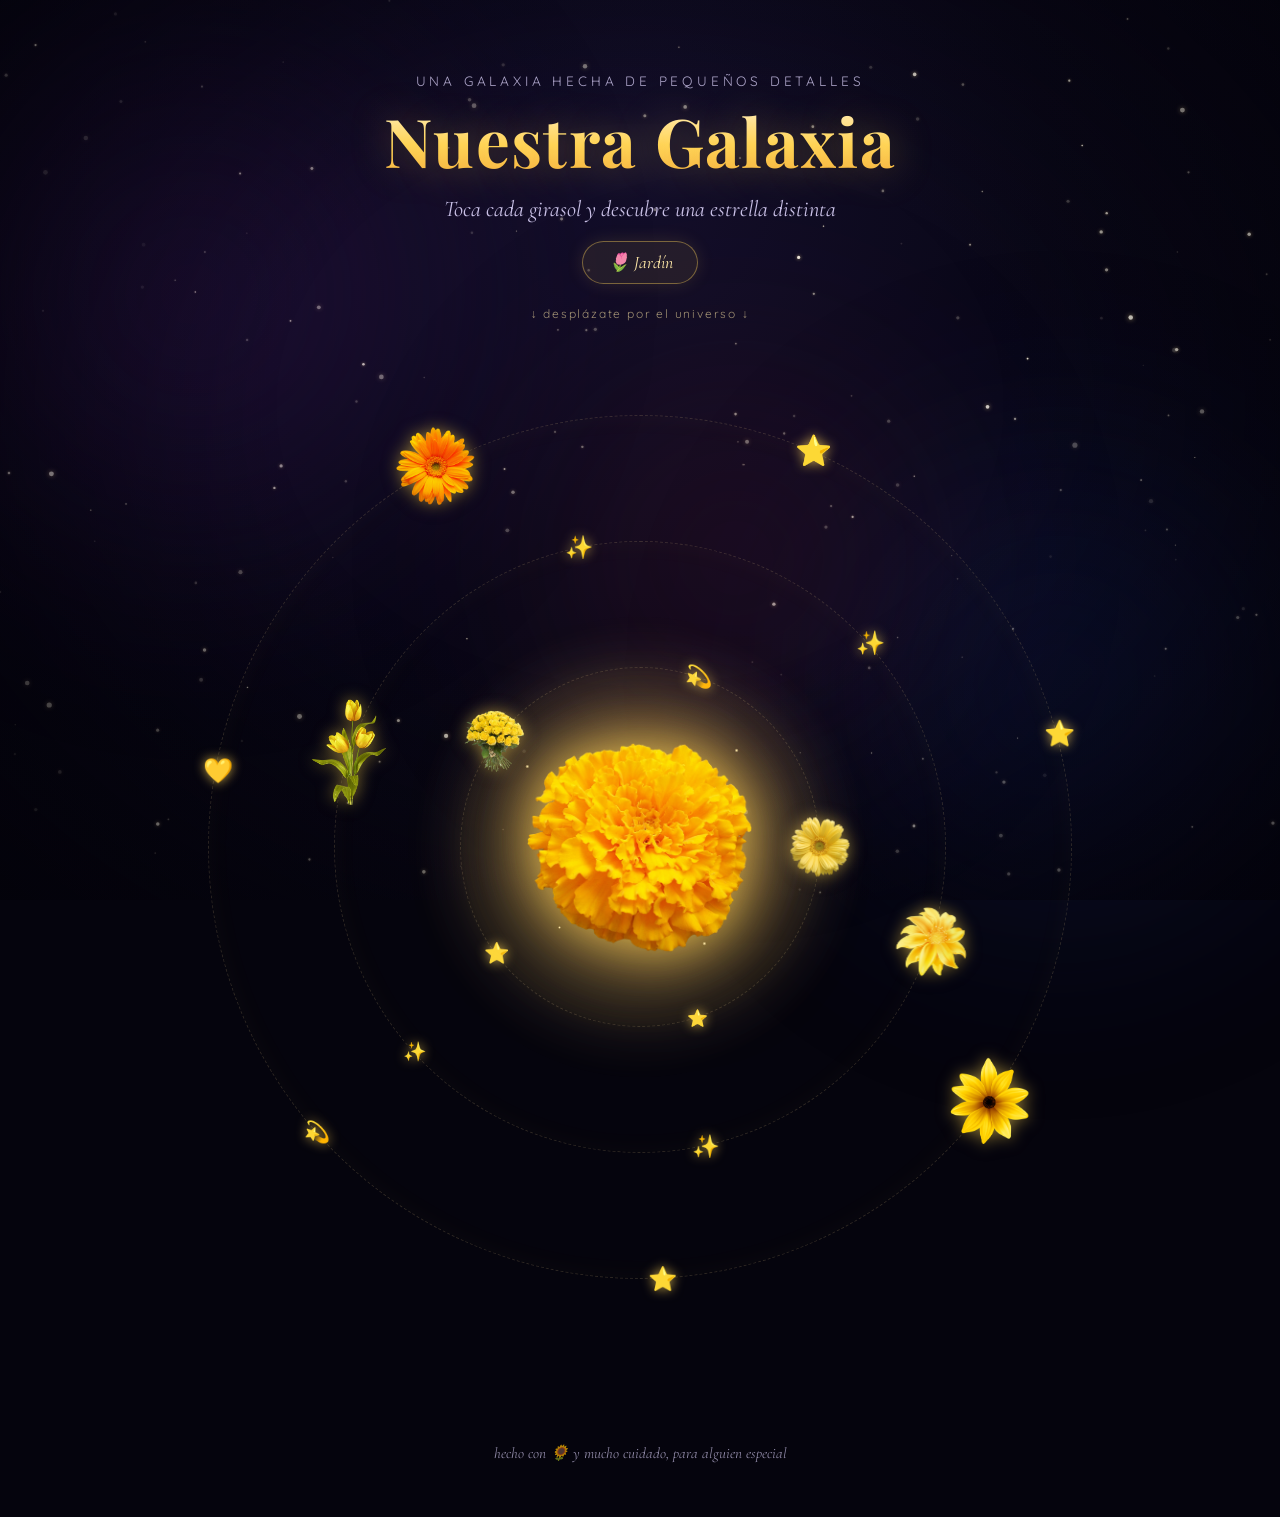
==== index.html @ 1abdea05 "first commit" ====
<!DOCTYPE html>
<html lang="es">
<head>
<meta charset="UTF-8">
<meta name="viewport" content="width=device-width, initial-scale=1.0, maximum-scale=1, user-scalable=no">
<title>Nuestra Galaxia — Una Constelación de Girasoles</title>
<meta name="description" content="Una galaxia romántica de girasoles hecha para ti.">

<link rel="preconnect" href="https://fonts.googleapis.com">
<link rel="preconnect" href="https://fonts.gstatic.com" crossorigin>
<link href="https://fonts.googleapis.com/css2?family=Cormorant+Garamond:ital,wght@0,400;0,500;0,600;1,500&family=Playfair+Display:ital,wght@0,600;0,700;1,600&family=Quicksand:wght@400;500;600&display=swap" rel="stylesheet">

<link rel="icon" href="data:image/svg+xml,%3Csvg xmlns='http://www.w3.org/2000/svg' viewBox='0 0 100 100'%3E%3Ctext y='.9em' font-size='90'%3E🌻%3C/text%3E%3C/svg%3E">
<link rel="stylesheet" href="css/style.css">
</head>
<body>

<!-- Fondo profundo: nebulosa + estrellas en canvas -->
<canvas id="starfield"></canvas>
<div class="nebula-glow nebula-glow--1"></div>
<div class="nebula-glow nebula-glow--2"></div>
<div class="nebula-glow nebula-glow--3"></div>
<div class="vignette"></div>

<!-- Polvo de estrellas / partículas flotantes -->
<div class="stardust" id="stardust" aria-hidden="true"></div>

<!-- Texto ambiental flotante -->
<div class="floating-words" id="floatingWords" aria-hidden="true"></div>

<!-- Encabezado -->
<header class="hero">
  <p class="hero__eyebrow">Una galaxia hecha de pequeños detalles</p>
  <h1 class="hero__title">Nuestra Galaxia</h1>
  <p class="hero__subtitle">Toca cada girasol y descubre una estrella distinta</p>
  <a href="jardin.html" class="garden-nav-btn">🌷 Jardín</a>
  <span class="hero__hint">↓ desplázate por el universo ↓</span>
</header>

<!-- Galaxia principal -->
<main class="galaxy-stage" id="galaxyStage">
  <div class="galaxy" id="galaxy">

    <!-- Anillos orbitales (decorativos, trazan la ruta) -->
    <div class="orbit-path orbit-path--1"></div>
    <div class="orbit-path orbit-path--2"></div>
    <div class="orbit-path orbit-path--3"></div>

    <!-- Núcleo: la gran flor central. El botón (área clicable) es
         más grande e invisible; el tamaño visual real vive en
         .core-visual, sin cambiar cómo se ve. -->
    <div class="galaxy-core" id="galaxyCore" tabindex="0" role="button" aria-label="Corazón de la galaxia: toca para leer un mensaje">
      <div class="core-visual">
        <div class="core-halo"></div>
        <div class="core-halo core-halo--2"></div>
        <img src="assets/flores/centro.png" alt="Girasol central, el corazón de la galaxia" class="core-flower" draggable="false">
        <div class="core-sparkles" aria-hidden="true"></div>
      </div>
    </div>

    <!-- Los anillos de flores se generan por JavaScript en js/galaxy.js -->
    <div class="orbit-ring orbit-ring--1" id="ring1"></div>
    <div class="orbit-ring orbit-ring--2" id="ring2"></div>
    <div class="orbit-ring orbit-ring--3" id="ring3"></div>

  </div>
</main>

<footer class="site-footer">
  <p>hecho con 🌻 y mucho cuidado, para alguien especial</p>
</footer>

<!-- Modal romántico -->
<div class="modal-overlay" id="modalOverlay" aria-hidden="true">
  <div class="modal" role="dialog" aria-modal="true" aria-labelledby="modalTitle">
    <button class="modal__close" id="modalClose" aria-label="Cerrar mensaje">✕</button>
    <div class="modal__glow"></div>
    <div class="modal__stardust" aria-hidden="true"></div>
    <div class="modal__flower-frame">
      <img id="modalFlowerImg" src="assets/flores/flor-1.png" alt="" class="modal__flower-img" draggable="false">
    </div>
    <p class="modal__kicker">🌻 un mensaje entre las estrellas 🌻</p>
    <h2 class="modal__title" id="modalTitle">Título de ejemplo</h2>
    <!-- El texto puede ser largo: este bloque tiene su propio scroll
         interno para que el modal no se estire de más. -->
    <div class="modal__scroll">
      <p class="modal__message" id="modalMessage">
        Lorem ipsum dolor sit amet, consectetur adipiscing elit. Sed do eiusmod tempor incididunt ut labore et dolore magna aliqua.
      </p>
    </div>
  </div>
</div>

<script src="js/messages.js"></script>
<script src="js/starfield.js"></script>
<script src="js/stardust.js"></script>
<script src="js/cursor-trail.js"></script>
<script src="js/galaxy.js"></script>
<script src="js/main.js"></script>
</body>
</html>
---- css/style.css ----
/* ============================================================
   NUESTRA GALAXIA — hoja de estilos principal
   ============================================================ */

:root {
  --bg-deep: #05040d;
  --bg-void: #0a0818;
  --nebula-purple: #3a1a5c;
  --nebula-blue: #14235c;
  --nebula-rose: #4a1730;
  --gold: #ffd558;
  --gold-soft: #ffe9a8;
  --gold-deep: #f2a93b;
  --cream: #fff6df;
  --text-soft: #f4ecff;
  --text-muted: #c9c0e6;

  --font-display: 'Playfair Display', 'Georgia', serif;
  --font-romantic: 'Cormorant Garamond', 'Georgia', serif;
  --font-body: 'Quicksand', 'Segoe UI', sans-serif;
}

* {
  box-sizing: border-box;
}

html {
  scroll-behavior: smooth;
}

body {
  margin: 0;
  min-height: 100vh;
  background: var(--bg-deep);
  color: var(--text-soft);
  font-family: var(--font-body);
  overflow-x: hidden;
  cursor: default;
  -webkit-tap-highlight-color: transparent;
}

/* ============================================================
   FONDO: canvas de estrellas + nebulosa + viñeta
   ============================================================ */

#starfield {
  position: fixed;
  inset: 0;
  width: 100%;
  height: 100%;
  z-index: 0;
  background: radial-gradient(ellipse at 50% 20%, #140f2b 0%, var(--bg-void) 45%, var(--bg-deep) 100%);
}

.nebula-glow {
  position: fixed;
  z-index: 0;
  border-radius: 50%;
  filter: blur(80px);
  opacity: 0.45;
  pointer-events: none;
  will-change: transform;
}

.nebula-glow--1 {
  width: 60vw;
  height: 60vw;
  max-width: 800px;
  max-height: 800px;
  top: -10%;
  left: -15%;
  background: radial-gradient(circle, var(--nebula-purple), transparent 70%);
  animation: drift1 26s ease-in-out infinite alternate;
}

.nebula-glow--2 {
  width: 55vw;
  height: 55vw;
  max-width: 700px;
  max-height: 700px;
  bottom: -15%;
  right: -10%;
  background: radial-gradient(circle, var(--nebula-blue), transparent 70%);
  animation: drift2 32s ease-in-out infinite alternate;
}

.nebula-glow--3 {
  width: 45vw;
  height: 45vw;
  max-width: 600px;
  max-height: 600px;
  top: 30%;
  right: 20%;
  background: radial-gradient(circle, var(--nebula-rose), transparent 72%);
  opacity: 0.35;
  animation: drift3 22s ease-in-out infinite alternate;
}

@keyframes drift1 {
  from { transform: translate(0, 0) scale(1); }
  to   { transform: translate(4%, 6%) scale(1.08); }
}
@keyframes drift2 {
  from { transform: translate(0, 0) scale(1); }
  to   { transform: translate(-5%, -4%) scale(1.1); }
}
@keyframes drift3 {
  from { transform: translate(0, 0) scale(1); }
  to   { transform: translate(-6%, 5%) scale(0.95); }
}

.vignette {
  position: fixed;
  inset: 0;
  z-index: 1;
  pointer-events: none;
  background: radial-gradient(ellipse at 50% 45%, transparent 40%, rgba(3, 2, 10, 0.75) 100%);
}

/* Polvo de estrellas / partículas flotantes doradas */
.stardust {
  position: fixed;
  inset: 0;
  z-index: 1;
  pointer-events: none;
  overflow: hidden;
}

.stardust-particle {
  position: absolute;
  bottom: -5%;
  border-radius: 50%;
  background: radial-gradient(circle, var(--gold-soft), rgba(255, 213, 88, 0));
  opacity: 0;
  animation-name: floatUp;
  animation-timing-function: linear;
  animation-iteration-count: infinite;
}

@keyframes floatUp {
  0% {
    transform: translate(0, 0) scale(0.6);
    opacity: 0;
  }
  10% {
    opacity: 0.9;
  }
  90% {
    opacity: 0.5;
  }
  100% {
    transform: translate(var(--drift, 40px), -110vh) scale(1.1);
    opacity: 0;
  }
}

/* Palabras flotantes ambientales */
.floating-words {
  position: fixed;
  inset: 0;
  z-index: 1;
  pointer-events: none;
  overflow: hidden;
}

.floating-word {
  position: absolute;
  font-family: var(--font-romantic);
  font-style: italic;
  font-weight: 600;
  color: var(--gold-soft);
  opacity: 0;
  white-space: nowrap;
  text-shadow: 0 0 12px rgba(255, 213, 88, 0.5);
  animation: wordFade linear infinite;
  will-change: transform, opacity;
}

@keyframes wordFade {
  0%   { opacity: 0; transform: translateY(20px) scale(0.9); }
  12%  { opacity: 0.55; transform: translateY(0) scale(1); }
  85%  { opacity: 0.45; }
  100% { opacity: 0; transform: translateY(-30px) scale(0.95); }
}

/* Estrella que sigue al cursor */
.cursor-star {
  position: fixed;
  z-index: 40;
  pointer-events: none;
  width: 6px;
  height: 6px;
  border-radius: 50%;
  background: var(--gold-soft);
  box-shadow: 0 0 8px 2px rgba(255, 224, 140, 0.9), 0 0 18px 6px rgba(255, 197, 92, 0.4);
  animation: cursorStarFade 900ms ease-out forwards;
}

@keyframes cursorStarFade {
  0%   { opacity: 1; transform: scale(1) translate(0, 0); }
  100% { opacity: 0; transform: scale(0.2) translate(0, 12px); }
}

/* ============================================================
   ENCABEZADO
   ============================================================ */

.hero {
  position: relative;
  z-index: 2;
  text-align: center;
  padding: clamp(2.5rem, 8vh, 5rem) 1.25rem clamp(1rem, 3vh, 2rem);
}

.hero__eyebrow {
  margin: 0 0 0.4rem;
  font-size: clamp(0.7rem, 1.6vw, 0.85rem);
  letter-spacing: 0.28em;
  text-transform: uppercase;
  color: var(--text-muted);
  opacity: 0.85;
}

.hero__title {
  margin: 0;
  font-family: var(--font-display);
  font-weight: 700;
  font-size: clamp(2.2rem, 7vw, 4.2rem);
  background: linear-gradient(180deg, var(--cream) 0%, var(--gold) 55%, var(--gold-deep) 100%);
  -webkit-background-clip: text;
  background-clip: text;
  color: transparent;
  text-shadow: 0 0 40px rgba(255, 213, 88, 0.35);
  letter-spacing: 0.02em;
}

.hero__subtitle {
  margin: 0.6rem 0 0;
  font-family: var(--font-romantic);
  font-size: clamp(1rem, 2.4vw, 1.4rem);
  font-style: italic;
  color: var(--text-muted);
}

.garden-nav-btn {
  display: flex;
  width: fit-content;
  align-items: center;
  gap: 0.4em;
  margin: 1.2rem auto 0;
  padding: 0.55em 1.4em;
  border-radius: 999px;
  border: 1px solid rgba(255, 213, 88, 0.4);
  background: rgba(255, 213, 88, 0.08);
  color: var(--gold-soft);
  font-family: var(--font-romantic);
  font-style: italic;
  font-size: clamp(0.95rem, 2vw, 1.1rem);
  text-decoration: none;
  cursor: pointer;
  transition: background 0.3s ease, transform 0.3s ease, box-shadow 0.3s ease;
  box-shadow: 0 0 18px rgba(255, 213, 88, 0.12);
}

.garden-nav-btn:hover,
.garden-nav-btn:focus-visible {
  background: rgba(255, 213, 88, 0.2);
  transform: translateY(-2px) scale(1.04);
  box-shadow: 0 0 26px rgba(255, 213, 88, 0.35);
  outline: none;
}

.hero__hint {
  display: inline-block;
  margin-top: 1.4rem;
  font-size: 0.75rem;
  letter-spacing: 0.15em;
  color: var(--gold-soft);
  opacity: 0.6;
  animation: bob 2.4s ease-in-out infinite;
}

@keyframes bob {
  0%, 100% { transform: translateY(0); opacity: 0.5; }
  50% { transform: translateY(6px); opacity: 0.9; }
}

/* ============================================================
   ESCENARIO DE LA GALAXIA
   ============================================================ */

.galaxy-stage {
  position: relative;
  z-index: 2;
  display: flex;
  align-items: center;
  justify-content: center;
  width: 100%;
  padding: clamp(1rem, 4vw, 3rem) 0.5rem clamp(4rem, 12vh, 8rem);
}

.galaxy {
  position: relative;
  width: min(94vw, 900px);
  height: min(94vw, 900px);
  max-width: 900px;
  max-height: 900px;
  /* IMPORTANTE: no usar transform-style:preserve-3d ni aplicar
     transform (rotateX/rotateY, etc.) sobre este contenedor. Con
     hijos posicionados y con z-index (las flores, el núcleo, los
     anillos), un contexto 3D hace que el navegador ignore el
     z-index normal para decidir qué elemento recibe el clic, y los
     clics empiezan a fallar de forma intermitente. */
}

/* Anillos decorativos (solo trazan la ruta orbital) */
.orbit-path {
  position: absolute;
  top: 50%;
  left: 50%;
  border-radius: 50%;
  border: 1px dashed rgba(255, 224, 150, 0.16);
  transform: translate(-50%, -50%);
  pointer-events: none;
  box-shadow: 0 0 30px rgba(255, 213, 88, 0.03) inset;
}

.orbit-path--1 { width: 40%; height: 40%; }
.orbit-path--2 { width: 68%; height: 68%; }
.orbit-path--3 { width: 96%; height: 96%; }

/* Núcleo de la galaxia: gran flor central */
.galaxy-core {
  position: absolute;
  top: 50%;
  left: 50%;
  transform: translate(-50%, -50%);
  z-index: 5;
  /* Área clicable/táctil real: bastante más grande que la flor que
     se ve (invisible, no afecta el diseño). */
  width: calc(clamp(110px, 20vw, 230px) * 1.6);
  height: calc(clamp(110px, 20vw, 230px) * 1.6);
  display: flex;
  align-items: center;
  justify-content: center;
  cursor: pointer;
  outline: none;
  border-radius: 50%;
}

.core-visual {
  position: relative;
  /* Tamaño visual real de la flor central (igual que antes). */
  width: clamp(110px, 20vw, 230px);
  height: clamp(110px, 20vw, 230px);
  display: flex;
  align-items: center;
  justify-content: center;
  pointer-events: none;
}

.core-halo {
  position: absolute;
  inset: -35%;
  border-radius: 50%;
  background: radial-gradient(circle, rgba(255, 213, 88, 0.55) 0%, rgba(255, 213, 88, 0.18) 35%, transparent 70%);
  filter: blur(6px);
  animation: corePulse 4.5s ease-in-out infinite;
}

.core-halo--2 {
  inset: -60%;
  opacity: 0.5;
  animation: corePulse 6s ease-in-out infinite reverse;
  background: radial-gradient(circle, rgba(255, 233, 168, 0.4) 0%, transparent 65%);
}

@keyframes corePulse {
  0%, 100% { transform: scale(0.92); opacity: 0.75; }
  50% { transform: scale(1.12); opacity: 1; }
}

.core-flower {
  position: relative;
  z-index: 2;
  width: 100%;
  height: 100%;
  object-fit: contain;
  filter: drop-shadow(0 0 25px rgba(255, 213, 88, 0.75)) drop-shadow(0 0 55px rgba(255, 170, 60, 0.4));
  animation: coreSpin 90s linear infinite, coreBreathe 5s ease-in-out infinite;
  transition: filter 0.4s ease, transform 0.4s ease;
  user-select: none;
  -webkit-user-drag: none;
}

.galaxy-core:hover .core-flower,
.galaxy-core:focus-visible .core-flower {
  filter: drop-shadow(0 0 35px rgba(255, 224, 140, 0.95)) drop-shadow(0 0 75px rgba(255, 170, 60, 0.55));
  transform: scale(1.06);
}

@keyframes coreSpin {
  from { transform: rotate(0deg); }
  to { transform: rotate(360deg); }
}
@keyframes coreBreathe {
  0%, 100% { filter: drop-shadow(0 0 25px rgba(255, 213, 88, 0.7)); }
  50% { filter: drop-shadow(0 0 38px rgba(255, 213, 88, 0.95)); }
}

.core-sparkles {
  position: absolute;
  inset: -20%;
  z-index: 3;
  pointer-events: none;
  background-image:
    radial-gradient(2px 2px at 15% 25%, var(--gold-soft), transparent),
    radial-gradient(2px 2px at 80% 20%, var(--gold-soft), transparent),
    radial-gradient(2px 2px at 70% 80%, var(--gold-soft), transparent),
    radial-gradient(1.5px 1.5px at 25% 75%, var(--gold-soft), transparent);
  animation: sparkleTwinkle 3s ease-in-out infinite;
}

@keyframes sparkleTwinkle {
  0%, 100% { opacity: 0.3; }
  50% { opacity: 1; }
}

/* ============================================================
   ANILLOS ORBITALES DE FLORES (generados por JS)
   ============================================================ */

.orbit-ring {
  position: absolute;
  top: 50%;
  left: 50%;
  transform: translate(-50%, -50%);
  border-radius: 50%;
  will-change: transform;
  /* Los anillos son contenedores invisibles y cada uno crea su
     propio contexto de apilamiento (por tener "transform" animado).
     El anillo externo (96% del ancho) se dibuja por encima de los
     anillos internos y, sin esto, su área transparente "robaba" los
     clics destinados a las flores de los anillos de adentro. Al
     desactivar aquí los eventos de puntero y reactivarlos solo en
     .flower-btn, el clic atraviesa el anillo y llega directo al
     botón real, sin importar qué anillo esté "encima". */
  pointer-events: none;
}

.orbit-ring--1 { width: 40%; height: 40%; animation: spin linear infinite; }
.orbit-ring--2 { width: 68%; height: 68%; animation: spin linear infinite reverse; }
.orbit-ring--3 { width: 96%; height: 96%; animation: spin linear infinite; }

/* Al pasar el cursor sobre una flor, se congela SU anillo completo
   (incluida la contra-rotación que la mantiene "de pie") para que
   sea fácil apuntar y hacer clic sobre un objeto en movimiento. */
.orbit-ring.is-paused,
.orbit-ring.is-paused .flower-upright,
.orbit-ring.is-paused .flower-btn {
  animation-play-state: paused;
}

@keyframes spin {
  from { transform: translate(-50%, -50%) rotate(0deg); }
  to   { transform: translate(-50%, -50%) rotate(360deg); }
}

.orbit-item {
  position: absolute;
  top: 50%;
  left: 50%;
  width: 0;
  height: 0;
  transform: translate(-50%, -50%) rotate(var(--angle, 0deg)) translateX(var(--radius, 100px));
}

.flower-upright {
  position: absolute;
  top: 50%;
  left: 50%;
  transform: translate(-50%, -50%) rotate(calc(var(--angle, 0deg) * -1));
  animation: counterSpin var(--dur, 40s) linear infinite;
  animation-direction: var(--dir, normal);
}

@keyframes counterSpin {
  from { transform: translate(-50%, -50%) rotate(calc(var(--angle, 0deg) * -1)); }
  to   { transform: translate(-50%, -50%) rotate(calc(var(--angle, 0deg) * -1 - 360deg)); }
}

.flower-btn {
  position: relative;
  display: flex;
  align-items: center;
  justify-content: center;
  /* El botón (área clicable/táctil real) es MUCHO más grande que la
     flor que se ve —el área extra es invisible, así que no afecta el
     diseño— con un mínimo cómodo para dedos en móvil. */
  width: max(calc(var(--size, 60px) * 2.2), 64px);
  height: max(calc(var(--size, 60px) * 2.2), 64px);
  padding: 0;
  border: none;
  background: transparent;
  cursor: pointer;
  border-radius: 50%;
  transition: transform 0.35s cubic-bezier(0.34, 1.56, 0.64, 1);
  animation: flowerSway var(--sway-dur, 6s) ease-in-out infinite;
  animation-delay: var(--sway-delay, 0s);
  /* Reactiva los clics: el anillo que lo contiene los desactivó
     (ver .orbit-ring) para no taparle el paso a otras flores. */
  pointer-events: auto;
}

.flower-btn__glow {
  position: absolute;
  top: 50%;
  left: 50%;
  width: calc(var(--size, 60px) * 1.5);
  height: calc(var(--size, 60px) * 1.5);
  transform: translate(-50%, -50%);
  border-radius: 50%;
  background: radial-gradient(circle, rgba(255, 213, 88, 0.4), transparent 70%);
  opacity: 0;
  transition: opacity 0.4s ease;
  pointer-events: none;
}

.flower-btn img {
  position: relative;
  width: var(--size, 60px);
  height: var(--size, 60px);
  object-fit: contain;
  filter: drop-shadow(0 0 8px rgba(255, 213, 88, 0.55)) drop-shadow(0 2px 6px rgba(0, 0, 0, 0.4));
  transition: filter 0.35s ease;
  user-select: none;
  -webkit-user-drag: none;
  pointer-events: none;
}

.flower-btn:hover,
.flower-btn:focus-visible {
  transform: scale(1.25);
  outline: none;
}

.flower-btn:hover .flower-btn__glow,
.flower-btn:focus-visible .flower-btn__glow {
  opacity: 1;
}

.flower-btn:hover img,
.flower-btn:focus-visible img {
  filter: drop-shadow(0 0 16px rgba(255, 224, 140, 0.95)) drop-shadow(0 2px 10px rgba(0, 0, 0, 0.5));
}

.flower-btn:active {
  transform: scale(1.05);
}

@keyframes flowerSway {
  0%, 100% { translate: 0 0; }
  50% { translate: 0 -6px; }
}

/* Emojis decorativos (corazones, estrellas, destellos): puramente
   visuales, no interactivos, para dar sensación de plenitud. */
.decor-item {
  position: relative;
  display: block;
  width: var(--size, 20px);
  height: var(--size, 20px);
  font-size: var(--size, 20px);
  line-height: 1;
  text-align: center;
  pointer-events: none;
  user-select: none;
  filter: drop-shadow(0 0 6px rgba(255, 213, 88, 0.75));
  animation:
    flowerSway var(--sway-dur, 5s) ease-in-out infinite var(--sway-delay, 0s),
    decorTwinkle 3.2s ease-in-out infinite var(--twinkle-delay, 0s);
}

@keyframes decorTwinkle {
  0%, 100% { opacity: 0.45; transform: scale(0.85); }
  50% { opacity: 1; transform: scale(1.05); }
}

/* ============================================================
   PIE DE PÁGINA
   ============================================================ */

.site-footer {
  position: relative;
  z-index: 2;
  text-align: center;
  padding: 1.5rem 1rem 2.5rem;
  font-family: var(--font-romantic);
  font-style: italic;
  font-size: 0.95rem;
  color: var(--text-muted);
  opacity: 0.7;
}

/* ============================================================
   MODAL ROMÁNTICO
   ============================================================ */

.modal-overlay {
  position: fixed;
  inset: 0;
  z-index: 100;
  display: flex;
  align-items: center;
  justify-content: center;
  padding: 1.25rem;
  background: rgba(5, 3, 12, 0.7);
  backdrop-filter: blur(10px) saturate(120%);
  -webkit-backdrop-filter: blur(10px) saturate(120%);
  opacity: 0;
  visibility: hidden;
  transition: opacity 0.45s ease, visibility 0.45s;
}

.modal-overlay.is-open {
  opacity: 1;
  visibility: visible;
}

.modal {
  position: relative;
  display: flex;
  flex-direction: column;
  width: min(94vw, 460px);
  /* El modal en sí ya NO hace scroll: su altura máxima queda fija y
     solo .modal__scroll (el texto) se desplaza por dentro, así la
     flor, el título y el botón de cerrar quedan siempre visibles. */
  max-height: 88vh;
  overflow: hidden;
  padding: clamp(2.2rem, 6vw, 3rem) clamp(1.5rem, 6vw, 2.6rem) clamp(1.6rem, 4vw, 2rem);
  text-align: center;
  border-radius: 28px;
  background:
    linear-gradient(180deg, rgba(38, 22, 58, 0.92), rgba(18, 12, 32, 0.96));
  border: 1px solid rgba(255, 213, 88, 0.35);
  box-shadow:
    0 0 0 1px rgba(255, 213, 88, 0.08) inset,
    0 20px 60px rgba(0, 0, 0, 0.6),
    0 0 90px rgba(255, 180, 70, 0.15);
  transform: scale(0.82) translateY(30px);
  opacity: 0;
  transition: transform 0.5s cubic-bezier(0.2, 0.9, 0.3, 1.25), opacity 0.4s ease;
}

.modal-overlay.is-open .modal {
  transform: scale(1) translateY(0);
  opacity: 1;
}

.modal__glow {
  position: absolute;
  top: -30%;
  left: 50%;
  transform: translateX(-50%);
  width: 70%;
  height: 60%;
  background: radial-gradient(circle, rgba(255, 213, 88, 0.35), transparent 70%);
  filter: blur(20px);
  pointer-events: none;
  z-index: 0;
}

.modal__stardust {
  position: absolute;
  inset: 0;
  border-radius: 28px;
  overflow: hidden;
  pointer-events: none;
  z-index: 0;
  background-image:
    radial-gradient(1.5px 1.5px at 10% 20%, rgba(255,255,255,0.7), transparent),
    radial-gradient(1.5px 1.5px at 85% 15%, rgba(255,255,255,0.6), transparent),
    radial-gradient(1px 1px at 30% 85%, rgba(255,255,255,0.5), transparent),
    radial-gradient(1.5px 1.5px at 75% 90%, rgba(255,255,255,0.5), transparent),
    radial-gradient(1px 1px at 92% 60%, rgba(255,255,255,0.5), transparent);
}

.modal__close {
  position: absolute;
  top: 14px;
  right: 14px;
  z-index: 3;
  width: 36px;
  height: 36px;
  border-radius: 50%;
  border: 1px solid rgba(255, 213, 88, 0.4);
  background: rgba(255, 255, 255, 0.05);
  color: var(--gold-soft);
  font-size: 1rem;
  line-height: 1;
  cursor: pointer;
  transition: background 0.25s ease, transform 0.25s ease;
}

.modal__close:hover {
  background: rgba(255, 213, 88, 0.2);
  transform: rotate(90deg);
}

.modal__flower-frame {
  position: relative;
  z-index: 1;
  width: clamp(90px, 24vw, 130px);
  height: clamp(90px, 24vw, 130px);
  margin: 0 auto 0.75rem;
}

.modal__flower-img {
  width: 100%;
  height: 100%;
  object-fit: contain;
  filter: drop-shadow(0 0 22px rgba(255, 213, 88, 0.7));
  animation: modalFlowerSpin 16s linear infinite, corePulse 4s ease-in-out infinite;
}

@keyframes modalFlowerSpin {
  from { transform: rotate(0deg); }
  to { transform: rotate(360deg); }
}

.modal__kicker {
  position: relative;
  z-index: 1;
  margin: 0 0 0.3rem;
  font-size: 0.72rem;
  letter-spacing: 0.16em;
  text-transform: uppercase;
  color: var(--gold-soft);
  opacity: 0.75;
}

.modal__title {
  position: relative;
  z-index: 1;
  margin: 0 0 0.9rem;
  font-family: var(--font-display);
  font-size: clamp(1.4rem, 5vw, 1.9rem);
  color: var(--cream);
  text-shadow: 0 0 20px rgba(255, 213, 88, 0.3);
}

.modal__scroll {
  position: relative;
  z-index: 1;
  min-height: 0;
  overflow-y: auto;
  overflow-x: hidden;
  /* Deja un huequito para que el texto no quede pegado al borde
     cuando aparece la barra de scroll. */
  padding-right: 0.4rem;
  margin-right: -0.4rem;
}

/* Difumina el borde inferior del texto, pero solo cuando de verdad
   hay más contenido para leer (la clase la agrega js/main.js). */
.modal__scroll.is-scrollable {
  mask-image: linear-gradient(to bottom, #000 calc(100% - 18px), transparent 100%);
  -webkit-mask-image: linear-gradient(to bottom, #000 calc(100% - 18px), transparent 100%);
}

.modal__scroll::-webkit-scrollbar {
  width: 5px;
}

.modal__scroll::-webkit-scrollbar-track {
  background: transparent;
}

.modal__scroll::-webkit-scrollbar-thumb {
  background: rgba(255, 213, 88, 0.35);
  border-radius: 999px;
}

.modal__message {
  margin: 0 0 0.4rem;
  padding-bottom: 0.6rem;
  font-family: var(--font-romantic);
  font-size: clamp(1.02rem, 3.2vw, 1.2rem);
  line-height: 1.7;
  color: var(--text-soft);
  white-space: pre-line;
}

/* ============================================================
   RESPONSIVE
   ============================================================ */

@media (max-width: 720px) {
  .orbit-path--1 { width: 34%; height: 34%; }
  .orbit-path--2 { width: 64%; height: 64%; }
  .orbit-path--3 { width: 98%; height: 98%; }
}

@media (max-width: 480px) {
  .hero { padding-top: 2rem; }
  .galaxy-stage { padding-bottom: 4.5rem; }
  .galaxy { width: 98vw; height: 98vw; }
}

@media (prefers-reduced-motion: reduce) {
  *, *::before, *::after {
    animation-duration: 0.001ms !important;
    animation-iteration-count: 1 !important;
    transition-duration: 0.001ms !important;
  }
}
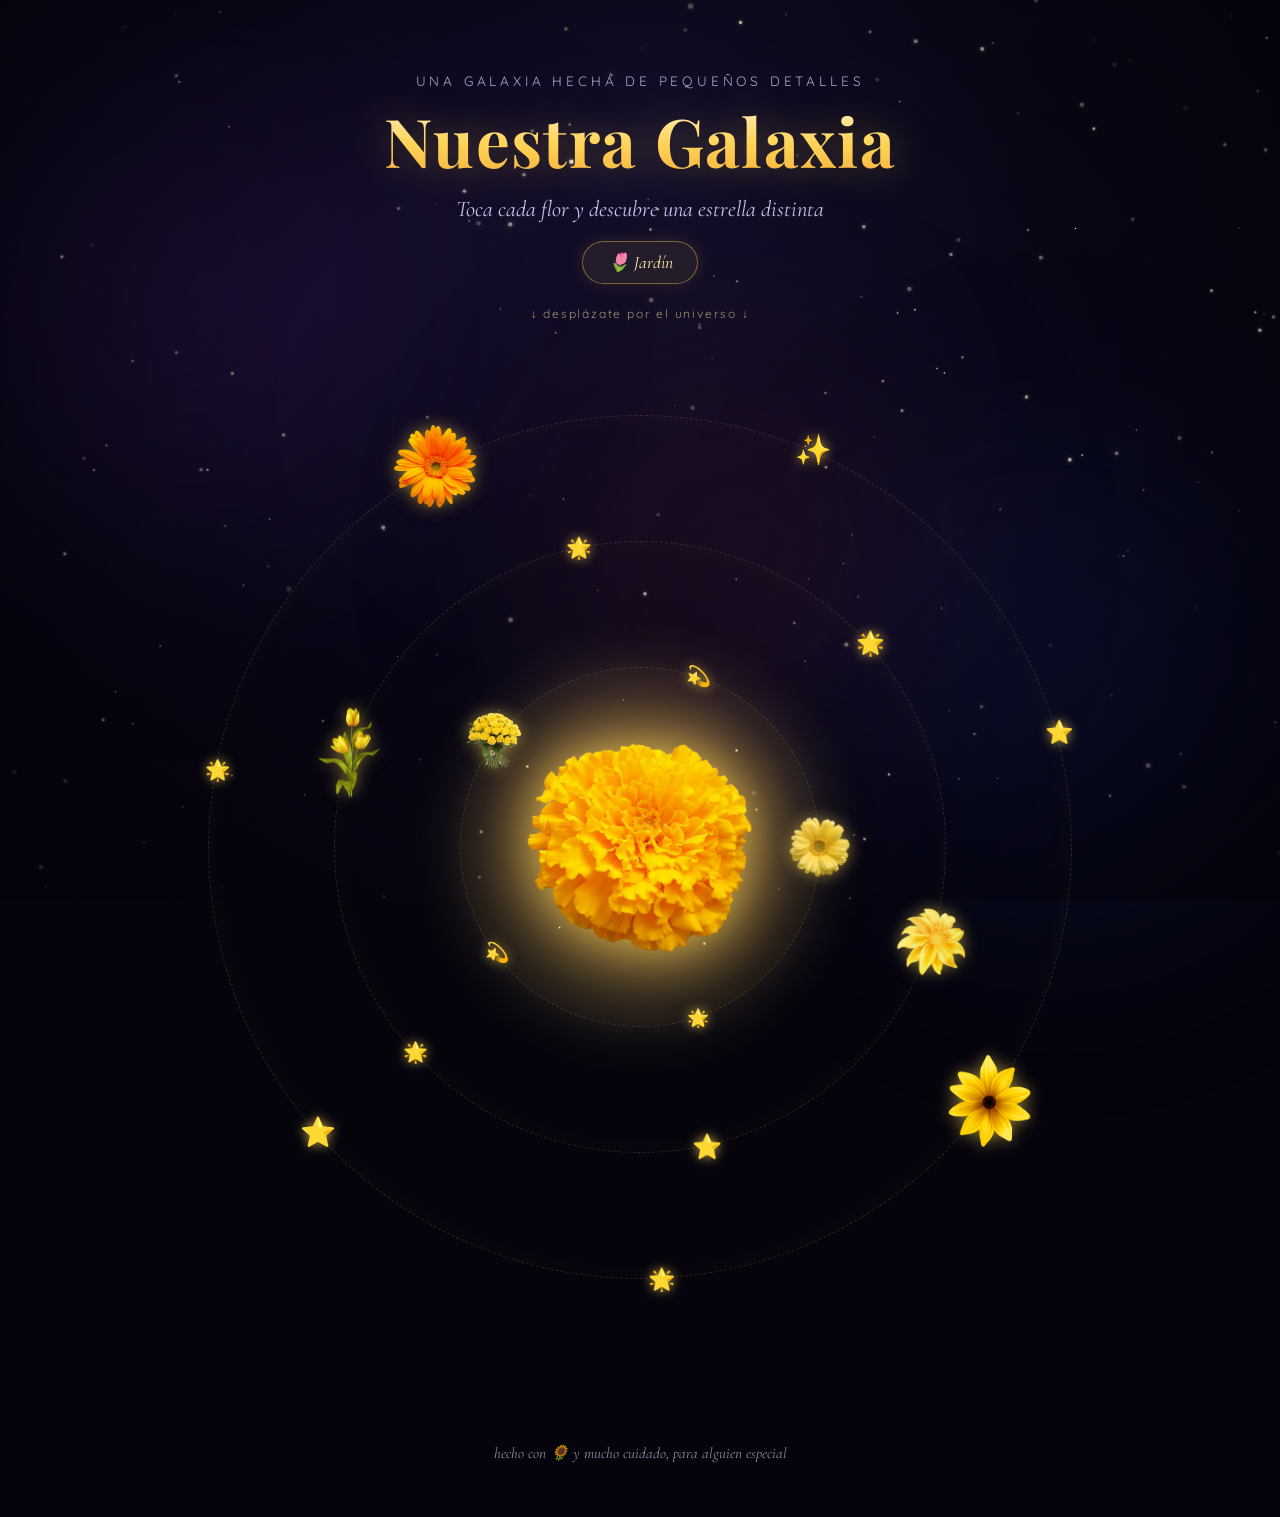
==== commit 633f26d8: "[REFACTOR] Texto inicial" ====
--- a/index.html
+++ b/index.html
@@ -32,7 +32,7 @@
 <header class="hero">
   <p class="hero__eyebrow">Una galaxia hecha de pequeños detalles</p>
   <h1 class="hero__title">Nuestra Galaxia</h1>
-  <p class="hero__subtitle">Toca cada girasol y descubre una estrella distinta</p>
+  <p class="hero__subtitle">Toca cada flor y descubre una estrella distinta</p>
   <a href="jardin.html" class="garden-nav-btn">🌷 Jardín</a>
   <span class="hero__hint">↓ desplázate por el universo ↓</span>
 </header>
--- a/css/style.css
+++ b/css/style.css
@@ -26,10 +26,14 @@
 
 html {
   scroll-behavior: smooth;
+  overflow-x: hidden;
+  width: 100%;
 }
 
 body {
+  position: relative;
   margin: 0;
+  width: 100%;
   min-height: 100vh;
   background: var(--bg-deep);
   color: var(--text-soft);
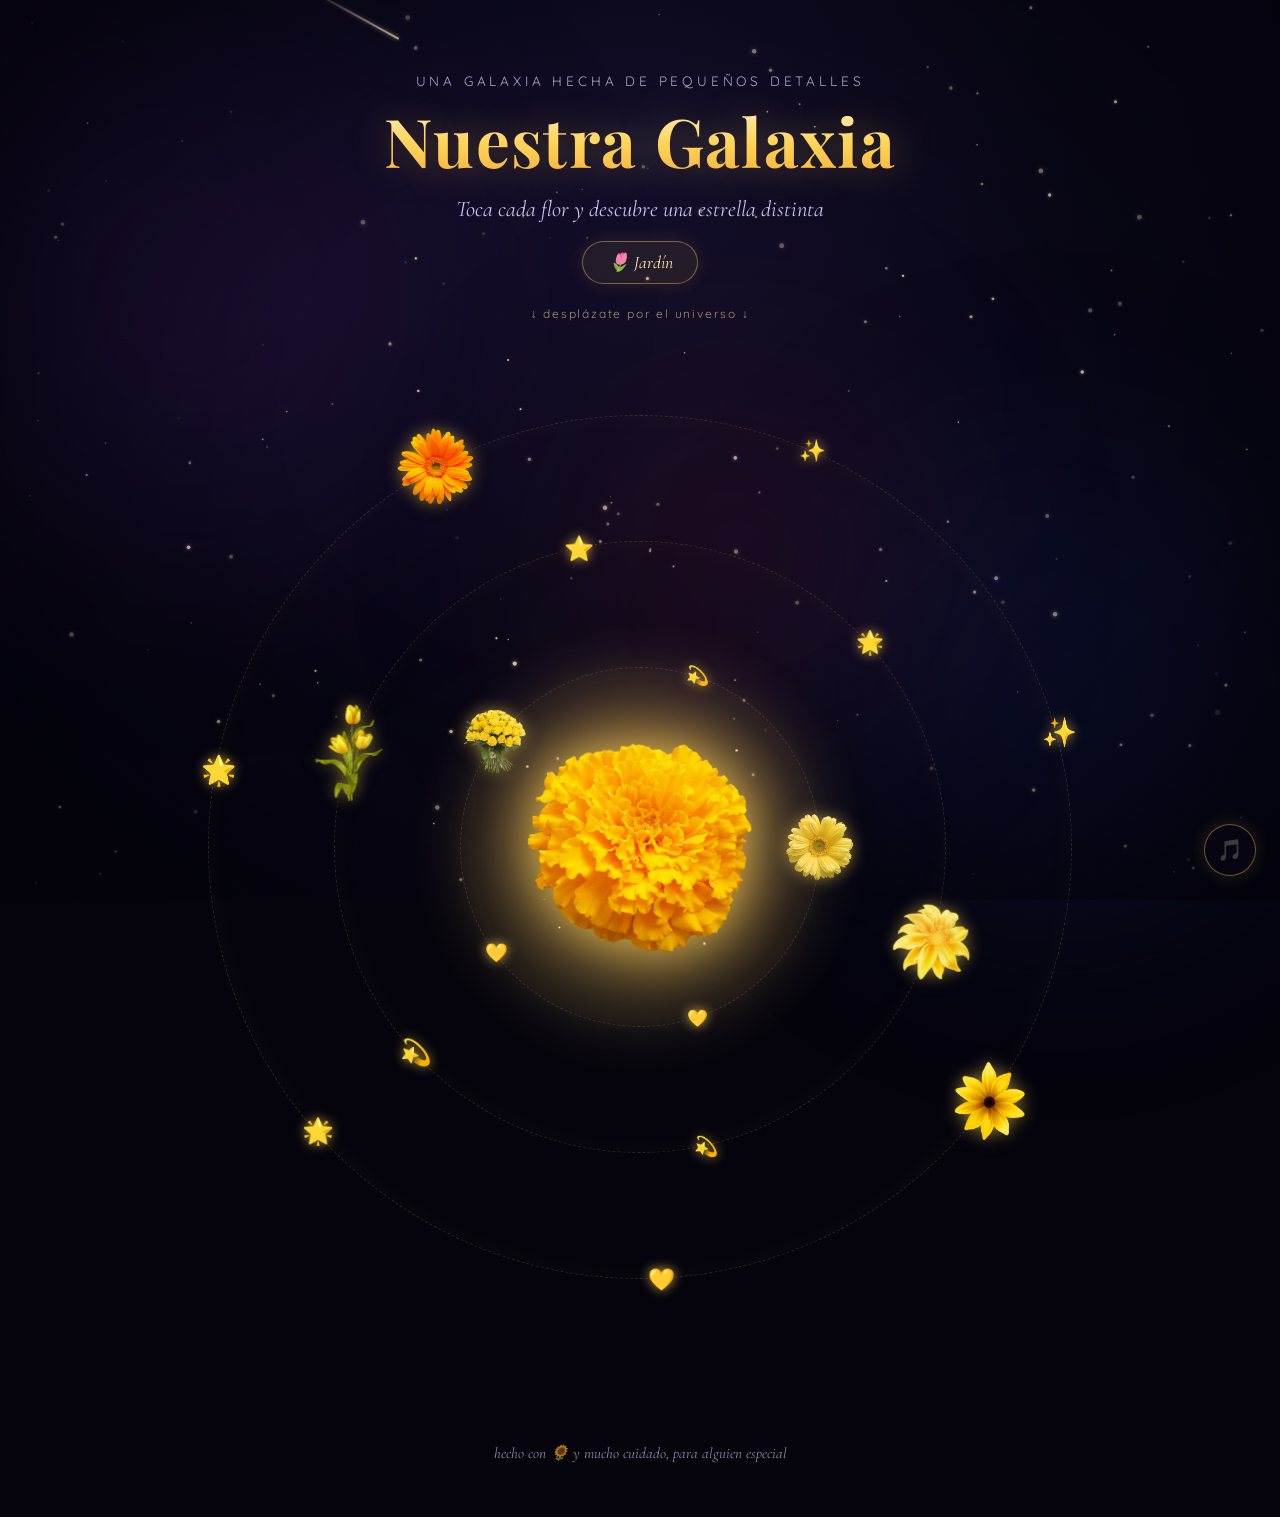
==== commit 8ac32b09: "[FEATURE] Sonido de fondo" ====
--- a/index.html
+++ b/index.html
@@ -91,11 +91,20 @@
   </div>
 </div>
 
+<!-- Música de fondo: se intenta reproducir automáticamente (ver
+     js/music.js). Si el navegador bloquea el autoplay, arranca sola
+     en cuanto la persona interactúa por primera vez con la página. -->
+<audio id="bgMusic" src="assets/audio/meditation-thais.mp3" loop preload="auto"></audio>
+<button id="musicToggle" class="music-toggle" type="button" aria-pressed="false" aria-label="Reproducir música de fondo">
+  <span class="music-toggle__icon">🎵</span>
+</button>
+
 <script src="js/messages.js"></script>
 <script src="js/starfield.js"></script>
 <script src="js/stardust.js"></script>
 <script src="js/cursor-trail.js"></script>
 <script src="js/galaxy.js"></script>
+<script src="js/music.js"></script>
 <script src="js/main.js"></script>
 </body>
 </html>
--- a/css/style.css
+++ b/css/style.css
@@ -287,6 +287,76 @@
 @keyframes bob {
   0%, 100% { transform: translateY(0); opacity: 0.5; }
   50% { transform: translateY(6px); opacity: 0.9; }
+}
+
+/* ============================================================
+   BOTÓN DE MÚSICA DE FONDO (flotante, en ambas páginas)
+   ============================================================ */
+
+.music-toggle {
+  position: fixed;
+  right: clamp(1rem, 3vw, 1.5rem);
+  bottom: clamp(1rem, 3vh, 1.5rem);
+  z-index: 50;
+  width: 52px;
+  height: 52px;
+  border-radius: 50%;
+  border: 1px solid rgba(255, 213, 88, 0.4);
+  background: rgba(10, 8, 20, 0.6);
+  backdrop-filter: blur(6px);
+  -webkit-backdrop-filter: blur(6px);
+  color: var(--gold-soft);
+  font-size: 1.3rem;
+  cursor: pointer;
+  display: flex;
+  align-items: center;
+  justify-content: center;
+  box-shadow: 0 0 18px rgba(255, 213, 88, 0.15);
+  transition: background 0.3s ease, transform 0.3s ease, box-shadow 0.3s ease;
+}
+
+.music-toggle:hover,
+.music-toggle:focus-visible {
+  background: rgba(255, 213, 88, 0.2);
+  transform: scale(1.08);
+  box-shadow: 0 0 26px rgba(255, 213, 88, 0.35);
+  outline: none;
+}
+
+.music-toggle__icon {
+  display: inline-block;
+  opacity: 0.55;
+  filter: grayscale(1);
+  transition: opacity 0.3s ease, filter 0.3s ease;
+}
+
+.music-toggle.is-playing {
+  box-shadow: 0 0 22px rgba(255, 213, 88, 0.4);
+  animation: musicPulse 2.4s ease-in-out infinite;
+}
+
+.music-toggle.is-playing .music-toggle__icon {
+  opacity: 1;
+  filter: none;
+  animation: musicBounce 1.1s ease-in-out infinite;
+}
+
+@keyframes musicPulse {
+  0%, 100% { box-shadow: 0 0 18px rgba(255, 213, 88, 0.3); }
+  50% { box-shadow: 0 0 30px rgba(255, 213, 88, 0.55); }
+}
+
+@keyframes musicBounce {
+  0%, 100% { transform: scale(1) rotate(-8deg); }
+  50% { transform: scale(1.18) rotate(8deg); }
+}
+
+@media (max-width: 480px) {
+  .music-toggle {
+    width: 46px;
+    height: 46px;
+    font-size: 1.1rem;
+  }
 }
 
 /* ============================================================
